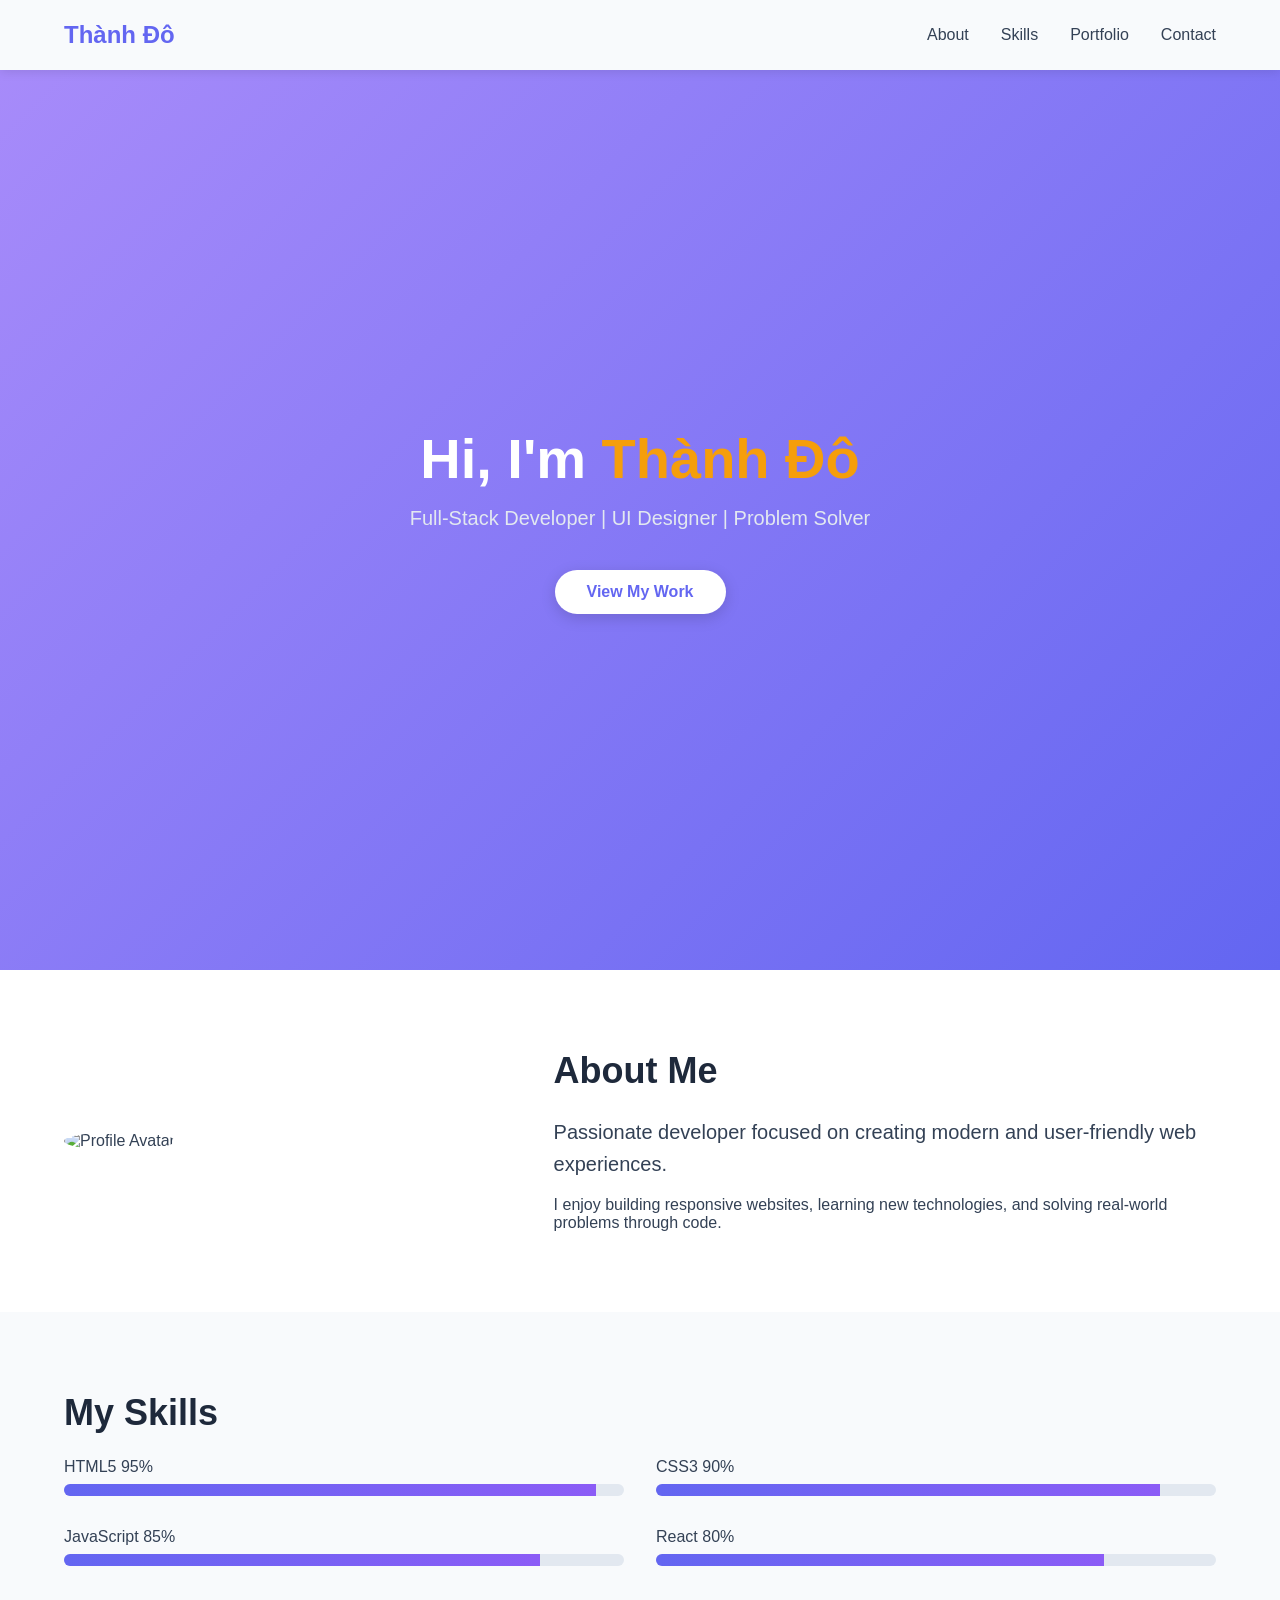
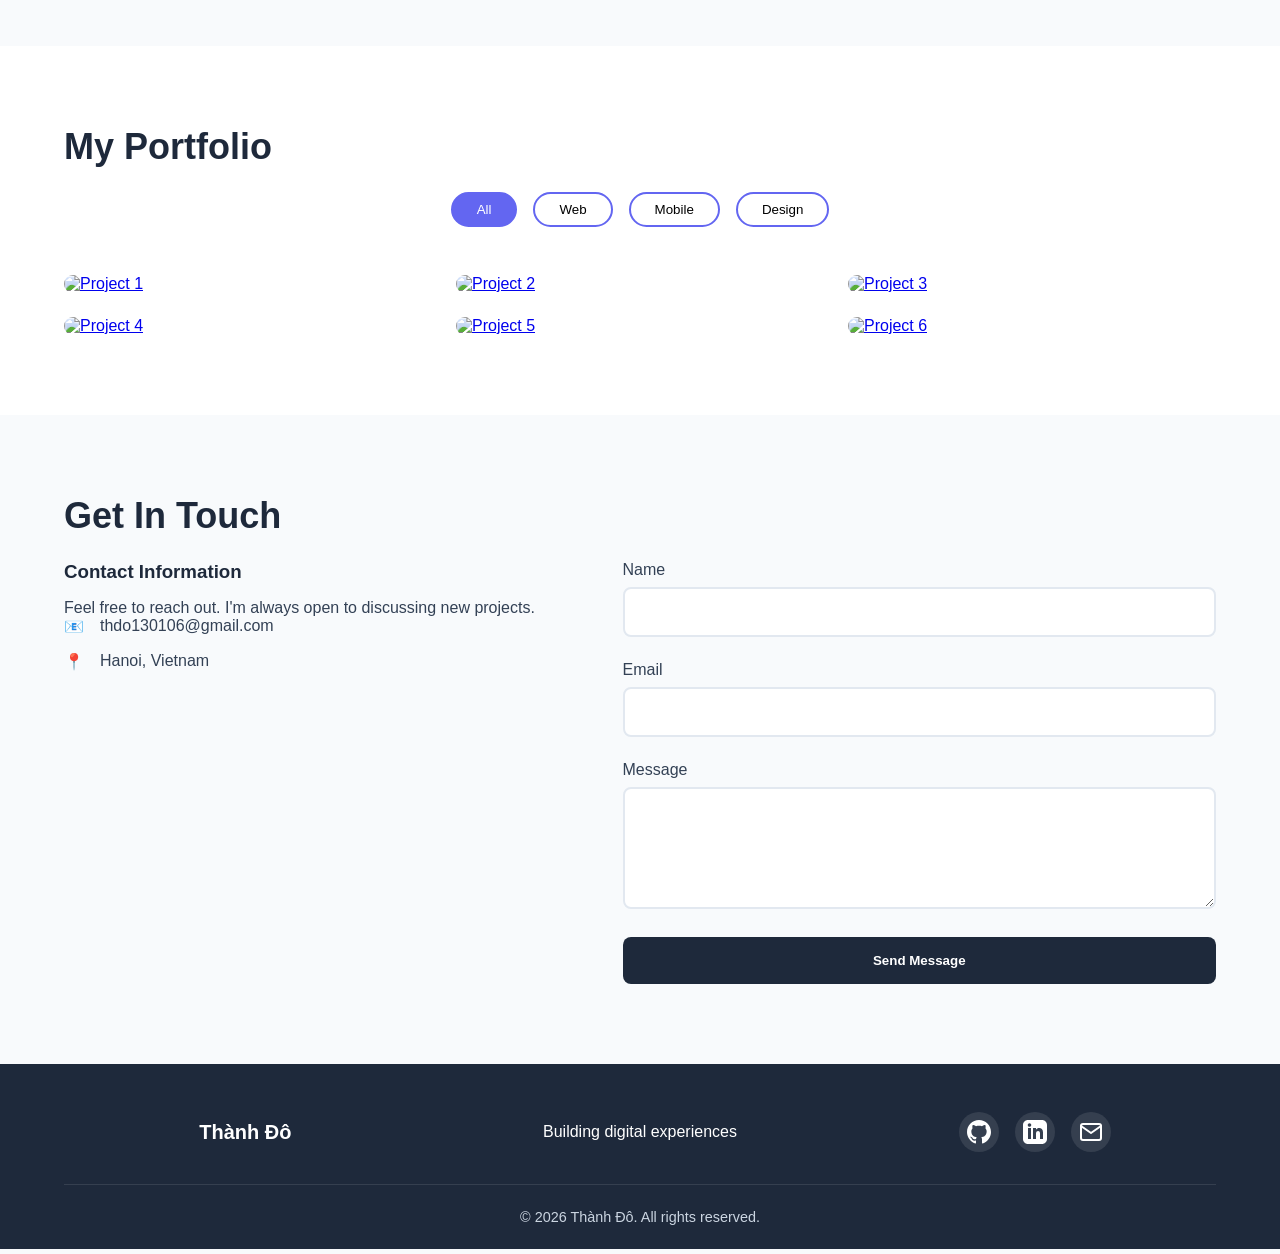
==== session_01_html_css/projects/index.html @ ac8932a4 "Add files via upload" ====
<!DOCTYPE html>
<html lang="en">
<head>
    <meta charset="UTF-8">
    <meta name="viewport" content="width=device-width, initial-scale=1.0">
    <title>Nguyễn Thành Đô - Personal Portfolio</title>
    <link rel="stylesheet" href="css/variables.css">
    <link rel="stylesheet" href="css/base.css">
    <link rel="stylesheet" href="css/header.css">
    <link rel="stylesheet" href="css/hero.css">
    <link rel="stylesheet" href="css/about.css">
    <link rel="stylesheet" href="css/skills.css">
    <link rel="stylesheet" href="css/portfolio.css">
    <link rel="stylesheet" href="css/contact.css">
    <link rel="stylesheet" href="css/footer.css">
</head>
<body>

    <header>
        <div class="logo">Thành Đô</div>
        <input type="checkbox" id="menu-toggle" class="menu-toggle">
        <label for="menu-toggle" class="hamburger">☰</label>
        <nav>
            <a href="#about">About</a>
            <a href="#skills">Skills</a>
            <a href="#portfolio">Portfolio</a>
            <a href="#contact">Contact</a>
        </nav>
    </header>

    <section class="hero">
        <h1>Hi, I'm <span>Thành Đô</span></h1>
        <p>Full-Stack Developer | UI Designer | Problem Solver</p>
        <a href="#portfolio" class="cta-button">View My Work</a>
    </section>

    <section id="about" class="about-section">
        <div class="container">
            <div class="about-grid">
                <div class="about-image">
                    <img src="https://scontent.fhan2-5.fna.fbcdn.net/v/t39.30808-6/657563365_1691611925532679_3881464932794983582_n.jpg?_nc_cat=109&ccb=1-7&_nc_sid=6ee11a&_nc_eui2=AeH8tgITgI2D4ZMKL6kkNIq8LRD9xN_qCiItEP3E3-oKIoVbLlcWGiEgclyQz_uuQVSK8OI3BfrcndoCVKj53NEc&_nc_ohc=XUed3n8xT5oQ7kNvwFiqiwd&_nc_oc=AdpFDZXicgbYte_eVAxvNcCaa1zTF-1W5jgS5z2Gp61GAP6XvrGuaP3biHkVJIHNmlrxWVfHTReAl-ynt5BR6o-w&_nc_zt=23&_nc_ht=scontent.fhan2-5.fna&_nc_gid=O2s8PRC4u6J_Cw2-c_8_3w&_nc_ss=7b2a8&oh=00_Af5zERNX_jVQLEirEpq2dI8J2acuEj97kmLGZQOhiMlxqw&oe=6A0A2E0D" alt="Profile Avatar">
                </div>
                <div class="about-content">
                    <h2>About Me</h2>
                    <p class="lead">Passionate developer focused on creating modern and user-friendly web experiences.</p>
                    <p>I enjoy building responsive websites, learning new technologies, and solving real-world problems through code.</p>
                </div>
            </div>
        </div>
    </section>

    <section id="skills" class="skills-section">
        <div class="container">
            <h2>My Skills</h2>
            <div class="skills-grid">
                <div class="skill-item">
                    <div class="skill-info">
                        <span>HTML5</span>
                        <span>95%</span>
                    </div>
                    <div class="skill-bar">
                        <div class="skill-progress" data-progress="95%"></div>
                    </div>
                </div>
                <div class="skill-item">
                    <div class="skill-info">
                        <span>CSS3</span>
                        <span>90%</span>
                    </div>
                    <div class="skill-bar">
                        <div class="skill-progress" data-progress="90%"></div>
                    </div>
                </div>
                <div class="skill-item">
                    <div class="skill-info">
                        <span>JavaScript</span>
                        <span>85%</span>
                    </div>
                    <div class="skill-bar">
                        <div class="skill-progress" data-progress="85%"></div>
                    </div>
                </div>
                <div class="skill-item">
                    <div class="skill-info">
                        <span>React</span>
                        <span>80%</span>
                    </div>
                    <div class="skill-bar">
                        <div class="skill-progress" data-progress="80%"></div>
                    </div>
                </div>
            </div>
        </div>
    </section>

    <section id="portfolio" class="portfolio-section">
        <div class="container">
            <h2>My Portfolio</h2>
            <div class="portfolio-filters">
                <button class="filter-btn active">All</button>
                <button class="filter-btn">Web</button>
                <button class="filter-btn">Mobile</button>
                <button class="filter-btn">Design</button>
            </div>
            <div class="portfolio-grid">
                <div class="portfolio-item" data-category="web">
                    <a href="#lightbox-1" class="lightbox-link">
                        <img src="https://themevip.net/wp-content/uploads/2024/12/traicaydonglanh-1234x1536.webp" alt="Project 1">
                        <div class="portfolio-overlay">
                            <h3>E-Commerce Website</h3>
                            <p>React + Node.js</p>
                        </div>
                    </a>
                </div>
                <div class="portfolio-item" data-category="mobile">
                    <a href="#lightbox-2" class="lightbox-link">
                        <img src="https://www.foodiv.com/wp-content/uploads/2023/10/Title-change-Top-Online-Food-Delivery-Apps-1.jpg" alt="Project 2">
                        <div class="portfolio-overlay">
                            <h3>Food Delivery App</h3>
                            <p>Flutter Mobile App</p>
                        </div>
                    </a>
                </div>
                <div class="portfolio-item" data-category="design">
                    <a href="#lightbox-3" class="lightbox-link">
                        <img src="https://unblast.com/wp-content/uploads/2020/02/Smart-Home-Dashboard-Ui-Template-1-1536x1024.jpg" alt="Project 3">
                        <div class="portfolio-overlay">
                            <h3>Dashboard UI</h3>
                            <p>Figma Design</p>
                        </div>
                    </a>
                </div>
                <div class="portfolio-item" data-category="web">
                    <a href="#lightbox-4" class="lightbox-link">
                        <img src="https://www.webfx.com/wp-content/uploads/2021/10/portfolio_website_design_13portfolio_of_work_example_jr.jpg" alt="Project 4">
                        <div class="portfolio-overlay">
                            <h3>Portfolio Website</h3>
                            <p>HTML+CSS</p>
                        </div>
                    </a>
                </div>
                <div class="portfolio-item" data-category="mobile">
                    <a href="#lightbox-5" class="lightbox-link">
                        <img src="https://as1.ftcdn.net/v2/jpg/01/19/10/50/1000_F_119105017_fvaI0vIf10n6WmvCTnlHtO5sBxZaEcxk.jpg" alt="Project 5">
                        <div class="portfolio-overlay">
                            <h3>Fitness Tracker</h3>
                            <p>React Native</p>
                        </div>
                    </a>
                </div>
                <div class="portfolio-item" data-category="web">
                    <a href="#lightbox-6" class="lightbox-link">
                        <img src="https://wpklik.com/wp-content/uploads/2022/01/Examples-of-Educational-Websites-to-Inspire-You.jpg" alt="Project 6">
                        <div class="portfolio-overlay">
                            <h3>Educational Website</h3>
                            <p>React + Node.js</p>
                        </div>
                    </a>
                </div>
            </div>
        </div>
    </section>

    <div id="lightbox-1" class="lightbox"><a href="#portfolio" class="lightbox-close">&times;</a><img src="https://themevip.net/wp-content/uploads/2024/12/traicaydonglanh-1234x1536.webp" alt="P1"></div>
    <div id="lightbox-2" class="lightbox"><a href="#portfolio" class="lightbox-close">&times;</a><img src="https://www.foodiv.com/wp-content/uploads/2023/10/Title-change-Top-Online-Food-Delivery-Apps-1.jpg" alt="P2"></div>
    <div id="lightbox-3" class="lightbox"><a href="#portfolio" class="lightbox-close">&times;</a><img src="https://unblast.com/wp-content/uploads/2020/02/Smart-Home-Dashboard-Ui-Template-1-1536x1024.jpg" alt="P3"></div>
    <div id="lightbox-4" class="lightbox"><a href="#portfolio" class="lightbox-close">&times;</a><img src="https://www.webfx.com/wp-content/uploads/2021/10/portfolio_website_design_13portfolio_of_work_example_jr.jpg" alt="P4"></div>
    <div id="lightbox-5" class="lightbox"><a href="#portfolio" class="lightbox-close">&times;</a><img src="https://as1.ftcdn.net/v2/jpg/01/19/10/50/1000_F_119105017_fvaI0vIf10n6WmvCTnlHtO5sBxZaEcxk.jpg" alt="P5"></div>
    <div id="lightbox-6" class="lightbox"><a href="#portfolio" class="lightbox-close">&times;</a><img src="https://wpklik.com/wp-content/uploads/2022/01/Examples-of-Educational-Websites-to-Inspire-You.jpg" alt="P6"></div>

    <section id="contact" class="contact-section">
        <div class="container">
            <h2>Get In Touch</h2>
            <div class="contact-wrapper">
                <div class="contact-info">
                    <h3>Contact Information</h3>
                    <p>Feel free to reach out. I'm always open to discussing new projects.</p>
                    <div class="info-item">
                        <span class="icon">📧</span>
                        <span>thdo130106@gmail.com</span>
                    </div>
                    <div class="info-item">
                        <span class="icon">📍</span>
                        <span>Hanoi, Vietnam</span>
                    </div>
                </div>
                <form class="contact-form">
                    <div class="form-group">
                        <label for="name">Name</label>
                        <input type="text" id="name" name="name" required>
                    </div>
                    <div class="form-group">
                        <label for="email">Email</label>
                        <input type="email" id="email" name="email" required>
                    </div>
                    <div class="form-group">
                        <label for="message">Message</label>
                        <textarea id="message" name="message" rows="5" required></textarea>
                    </div>
                    <button type="submit" class="submit-btn">Send Message</button>
                </form>
            </div>
        </div>
    </section>

    <footer class="footer">
        <div class="container">
            <div class="footer-content">
                <div class="footer-logo">Thành Đô</div>
                <p class="footer-tagline">Building digital experiences</p>
                <div class="social-links">
                    <a href="#" class="social-link" aria-label="GitHub">
                        <svg width="24" height="24" viewBox="0 0 24 24" fill="currentColor"><path d="M12 0c-6.626 0-12 5.373-12 12 0 5.302 3.438 9.8 8.207 11.387.599.111.793-.261.793-.577v-2.234c-3.338.726-4.033-1.416-4.033-1.416-.546-1.387-1.333-1.756-1.333-1.756-1.089-.745.083-.729.083-.729 1.205.084 1.839 1.237 1.839 1.237 1.07 1.834 2.807 1.304 3.492.997.107-.775.418-1.305.762-1.604-2.665-.305-5.467-1.334-5.467-5.931 0-1.311.469-2.381 1.236-3.221-.124-.303-.535-1.524.117-3.176 0 0 1.008-.322 3.301 1.23.957-.266 1.983-.399 3.003-.404 1.02.005 2.047.138 3.006.404 2.291-1.552 3.297-1.23 3.297-1.23.653 1.653.242 2.874.118 3.176.77.84 1.235 1.911 1.235 3.221 0 4.609-2.807 5.624-5.479 5.921.43.372.823 1.102.823 2.222v3.293c0 .319.192.694.801.576 4.765-1.589 8.199-6.086 8.199-11.386 0-6.627-5.373-12-12-12z"/></svg>
                    </a>
                    <a href="#" class="social-link" aria-label="LinkedIn">
                        <svg width="24" height="24" viewBox="0 0 24 24" fill="currentColor"><path d="M19 0h-14c-2.761 0-5 2.239-5 5v14c0 2.761 2.239 5 5 5h14c2.762 0 5-2.239 5-5v-14c0-2.761-2.238-5-5-5zm-11 19h-3v-11h3v11zm-1.5-12.268c-.966 0-1.75-.79-1.75-1.764s.784-1.764 1.75-1.764 1.75.79 1.75 1.764-.783 1.764-1.75 1.764zm13.5 12.268h-3v-5.604c0-3.368-4-3.113-4 0v5.604h-3v-11h3v1.765c1.396-2.586 7-2.777 7 2.476v6.759z"/></svg>
                    </a>
                    <a href="mailto:thdo130106@gmail.com" class="social-link" aria-label="Email">
                        <svg width="24" height="24" viewBox="0 0 24 24" fill="none" stroke="currentColor" stroke-width="2" stroke-linecap="round" stroke-linejoin="round"><path d="M4 4h16c1.1 0 2 .9 2 2v12c0 1.1-.9 2-2 2H4c-1.1 0-2-.9-2-2V6c0-1.1.9-2 2-2z"></path><polyline points="22,6 12,13 2,6"></polyline></svg>
                    </a>
                </div>
            </div>
            <div class="footer-bottom">
                <p>&copy; 2026 Thành Đô. All rights reserved.</p>
            </div>
        </div>
    </footer>

    <script>
        const progressBars = document.querySelectorAll('.skill-progress');
        const observer = new IntersectionObserver((entries) => {
            entries.forEach(entry => {
                if (entry.isIntersecting) {
                    const el = entry.target;
                    el.style.width = el.getAttribute('data-progress'); 
                }
            });
        }, { threshold: 0.1 });
        progressBars.forEach(bar => observer.observe(bar));
    </script>
</body>
</html>
---- session_01_html_css/projects/css/variables.css ----
:root {
    --color-primary: #6366f1;
    --color-secondary: #8b5cf6;
    --color-dark: #1e293b;
    --color-light: #f8fafc;
    --color-text: #334155;
    --font-main: 'Segoe UI', sans-serif;
}
---- session_01_html_css/projects/css/base.css ----
* {
    margin: 0;
    padding: 0;
    box-sizing: border-box;
}

html {
    scroll-behavior: smooth;
    font-family: var(--font-main);
    color: var(--color-text);
    background-color: var(--color-light);
}

.container {
    width: 100%;
    max-width: 1200px;
    margin: 0 auto;
    padding: 0 1.5rem;
}

h2 {
    font-size: 2.25rem;
    color: var(--color-dark);
    margin-bottom: 1.5rem;
}

.text-center {
    text-align: center;
}
---- session_01_html_css/projects/css/header.css ----
header {
    position: sticky;
    top: 0;
    z-index: 1000;
    background: var(--color-light);
    box-shadow: 0 2px 10px rgba(0,0,0,0.1);
    display: flex;
    justify-content: space-between;
    align-items: center;
    padding: 1rem 5%;
    height: 70px;
}

.logo {
    font-size: 1.5rem;
    font-weight: 700;
    color: var(--color-primary);
}

nav {
    display: flex;
    gap: 2rem;
}

nav a {
    text-decoration: none;
    font-size: 1rem;
    font-weight: 500;
    color: var(--color-text);
    position: relative;
    transition: color 0.3s ease;
}

nav a::after {
    content: '';
    position: absolute;
    width: 0;
    height: 2px;
    bottom: -4px;
    left: 0;
    background-color: var(--color-primary);
    transition: width 0.3s ease;
}

nav a:hover {
    color: var(--color-primary);
}

nav a:hover::after {
    width: 100%;
}

.menu-toggle, .hamburger {
    display: none;
}

@media (max-width: 767px) {
    .hamburger {
        display: flex;
        flex-direction: column;
        gap: 5px;
        cursor: pointer;
    }

    .hamburger span {
        width: 25px;
        height: 3px;
        background-color: var(--color-dark);
    }

    nav {
        position: absolute;
        top: 70px;
        left: 0;
        width: 100%;
        background-color: var(--color-light);
        flex-direction: column;
        align-items: center;
        padding: 2rem 0;
        gap: 1.5rem;
        box-shadow: 0 4px 10px rgba(0,0,0,0.05);
        display: none;
    }

    .menu-toggle:checked ~ nav {
        display: flex;
    }
}
---- session_01_html_css/projects/css/hero.css ----
.hero {
    min-height: 100vh;
    display: flex;
    flex-direction: column;
    justify-content: center;
    align-items: center;
    text-align: center;
    background: linear-gradient(135deg, #a78bfa 0%, #6366f1 100%);
    padding: 0 1rem;
}

.hero h1 {
    font-size: 3.5rem;
    color: #ffffff;
    margin-bottom: 1rem;
}

.hero h1 span {
    color: #f59e0b;
}

.hero p {
    font-size: 1.25rem;
    color: #e2e8f0;
    margin-bottom: 2.5rem;
}

.cta-button {
    display: inline-block;
    text-decoration: none;
    padding: 0.8rem 2rem;
    font-size: 1rem;
    font-weight: 600;
    color: var(--color-primary);
    background: #ffffff;
    border-radius: 50px;
    box-shadow: 0 4px 15px rgba(0, 0, 0, 0.15);
    transition: transform 0.3s ease, box-shadow 0.3s ease;
}

.cta-button:hover {
    transform: scale(1.05);
    box-shadow: 0 6px 20px rgba(0, 0, 0, 0.25);
}

@media (max-width: 767px) {
    .hero h1 {
        font-size: 2.5rem;
    }
}
---- session_01_html_css/projects/css/about.css ----
.about-section {
    padding: 5rem 0;
    background-color: #ffffff;
}

.about-grid {
    display: grid;
    grid-template-columns: 1fr 1.5fr;
    gap: 3rem;
    align-items: center;
}

.about-image img {
    width: 300px;
    height: 300px;
    object-fit: cover;
    border-radius: 50%;
}

.about-content .lead {
    font-size: 1.25rem;
    font-weight: 300;
    line-height: 1.6;
    margin-bottom: 1rem;
}

@media (max-width: 767px) {
    .about-grid {
        grid-template-columns: 1fr;
    }
    
    .about-image img {
        width: 200px;
        height: 200px;
    }
}
---- session_01_html_css/projects/css/skills.css ----
.skills-section {
    padding: 5rem 0;
    background-color: var(--color-light);
}

.skills-grid {
    display: grid;
    grid-template-columns: 1fr 1fr;
    gap: 2rem;
}

.skill-item {
    display: flex;
    flex-direction: column;
    gap: 0.5rem;
}

.skill-name {
    font-weight: 600;
}

.skill-bar {
    background: #e2e8f0;
    border-radius: 10px;
    overflow: hidden;
    height: 12px;
}

.skill-progress {
    background: linear-gradient(90deg, var(--color-primary), var(--color-secondary));
    height: 100%;
    width: 0;
    transition: width 1s ease-out;
}

@media (max-width: 767px) {
    .skills-grid {
        grid-template-columns: 1fr;
    }
}
---- session_01_html_css/projects/css/portfolio.css ----
.portfolio-section {
    padding: 5rem 0;
    background-color: #ffffff;
}

.portfolio-filters {
    display: flex;
    justify-content: center;
    gap: 1rem;
    margin-bottom: 3rem;
}

.filter-btn {
    background: transparent;
    border: 2px solid var(--color-primary);
    padding: 0.5rem 1.5rem;
    border-radius: 25px;
    cursor: pointer;
    transition: all 0.3s ease;
}

.filter-btn:hover, .filter-btn.active {
    background: var(--color-primary);
    color: white;
}

.portfolio-grid {
    display: grid;
    grid-template-columns: repeat(auto-fill, minmax(300px, 1fr));
    gap: 1.5rem;
}

.portfolio-item {
    position: relative;
    overflow: hidden;
    border-radius: 12px;
}

.portfolio-item img {
    width: 100%;
    aspect-ratio: 4/3;
    object-fit: cover;
    transition: transform 0.4s ease;
}

.portfolio-item:hover img {
    transform: scale(1.1);
}

.portfolio-overlay {
    position: absolute;
    inset: 0;
    background: linear-gradient(to top, rgba(30, 41, 59, 0.95) 0%, rgba(30, 41, 59, 0.6) 50%, transparent 100%);
    display: flex;
    flex-direction: column;
    justify-content: flex-end;
    padding: 1.5rem;
    opacity: 0;
    transition: opacity 0.3s ease;
}

.portfolio-item:hover .portfolio-overlay {
    opacity: 1;
}

.portfolio-overlay h3 { color: white; margin-bottom: 0.25rem; }
.portfolio-overlay p { color: #cbd5e1; }

.lightbox {
    position: fixed;
    inset: 0;
    background: rgba(0,0,0,0.95);
    display: flex;
    justify-content: center;
    align-items: center;
    opacity: 0;
    visibility: hidden;
    transition: all 0.3s ease;
    z-index: 2000;
}

.lightbox:target {
    opacity: 1;
    visibility: visible;
}

.lightbox img {
    max-width: 90%;
    max-height: 80%;
    object-fit: contain;
}

.lightbox-close {
    position: absolute;
    top: 20px;
    right: 20px;
    font-size: 2rem;
    color: white;
    text-decoration: none;
}
---- session_01_html_css/projects/css/contact.css ----
.contact-section {
    padding: 5rem 0;
    background-color: var(--color-light);
}

.contact-wrapper {
    display: grid;
    grid-template-columns: 1fr 1.2fr;
    gap: 4rem;
}

.contact-info h3 { margin-bottom: 1rem; color: var(--color-dark); }
.info-item { display: flex; gap: 1rem; margin-bottom: 1rem; }

.form-group {
    margin-bottom: 1.5rem;
}

.form-group label {
    display: block;
    margin-bottom: 0.5rem;
    font-weight: 500;
}

.form-group input,
.form-group textarea {
    width: 100%;
    padding: 0.875rem 1rem;
    border: 2px solid #e2e8f0;
    border-radius: 8px;
    font-size: 1rem;
    transition: border-color 0.3s ease, box-shadow 0.3s ease;
}

.form-group input:focus,
.form-group textarea:focus {
    outline: none;
    border-color: var(--color-primary);
    box-shadow: 0 0 0 3px rgba(99, 102, 241, 0.1);
}

textarea {
    resize: vertical;
    min-height: 120px;
}

.submit-btn {
    width: 100%;
    padding: 1rem;
    background: var(--color-dark);
    color: white;
    border: none;
    border-radius: 8px;
    font-weight: 600;
    cursor: pointer;
    transition: all 0.3s ease;
}

.submit-btn:hover {
    background: var(--color-primary);
}

@media (max-width: 768px) {
    .contact-wrapper {
        grid-template-columns: 1fr;
    }
}
---- session_01_html_css/projects/css/footer.css ----
.footer {
    background: var(--color-dark);
    color: white;
    padding: 3rem 0 1.5rem;
}

.footer-content {
    display: grid;
    grid-template-columns: 1fr 1fr 1fr;
    gap: 2rem;
    text-align: center;
    align-items: center;
}

.footer-logo {
    font-weight: 700;
    font-size: 1.25rem;
}

.social-links {
    display: flex;
    justify-content: center;
    gap: 1rem;
}

.social-link {
    width: 40px;
    height: 40px;
    display: flex;
    align-items: center;
    justify-content: center;
    border-radius: 50%;
    background: rgba(255,255,255,0.1);
    color: white;
    transition: all 0.3s ease;
}

.social-link:hover {
    background: var(--color-primary);
}

.footer-bottom {
    text-align: center;
    margin-top: 2rem;
    padding-top: 1.5rem;
    border-top: 1px solid rgba(255,255,255,0.1);
    font-size: 0.9rem;
    color: #cbd5e1;
}

@media (max-width: 767px) {
    .footer-content {
        grid-template-columns: 1fr;
        gap: 1.5rem;
    }
}
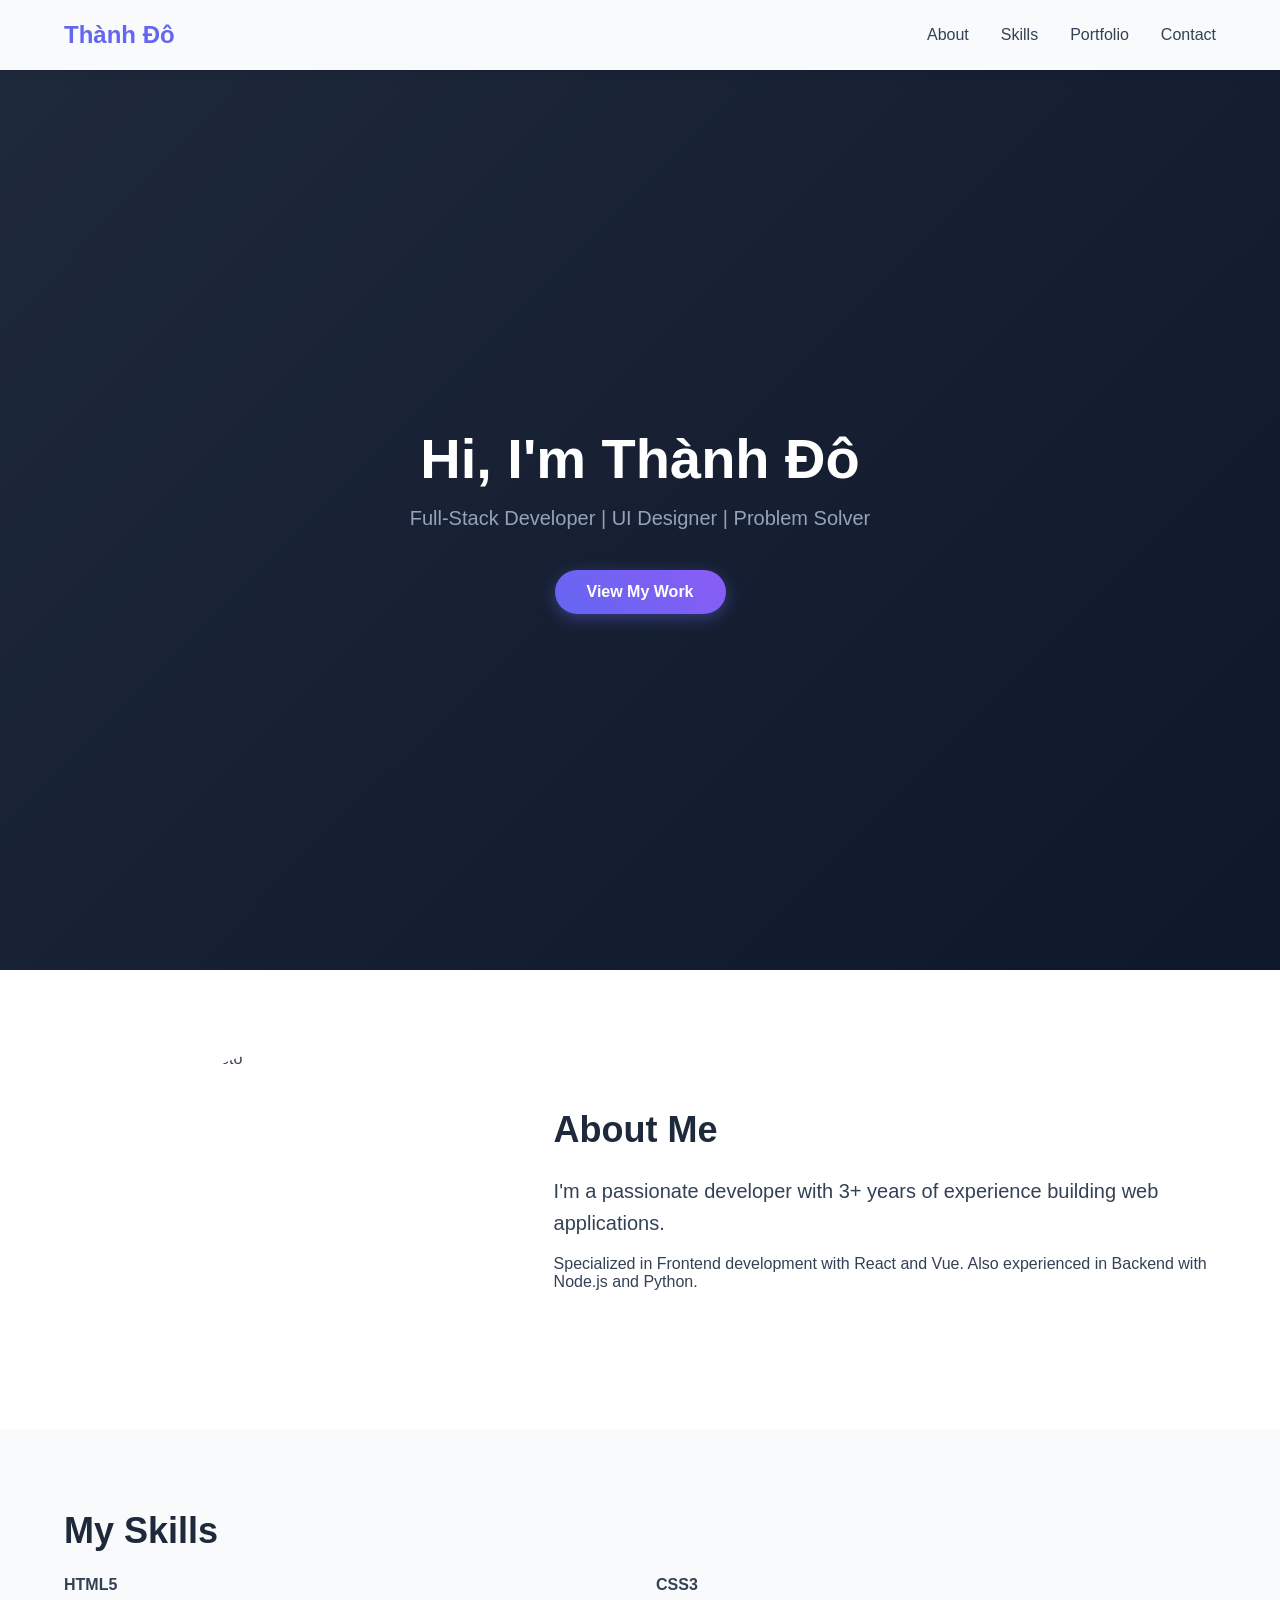
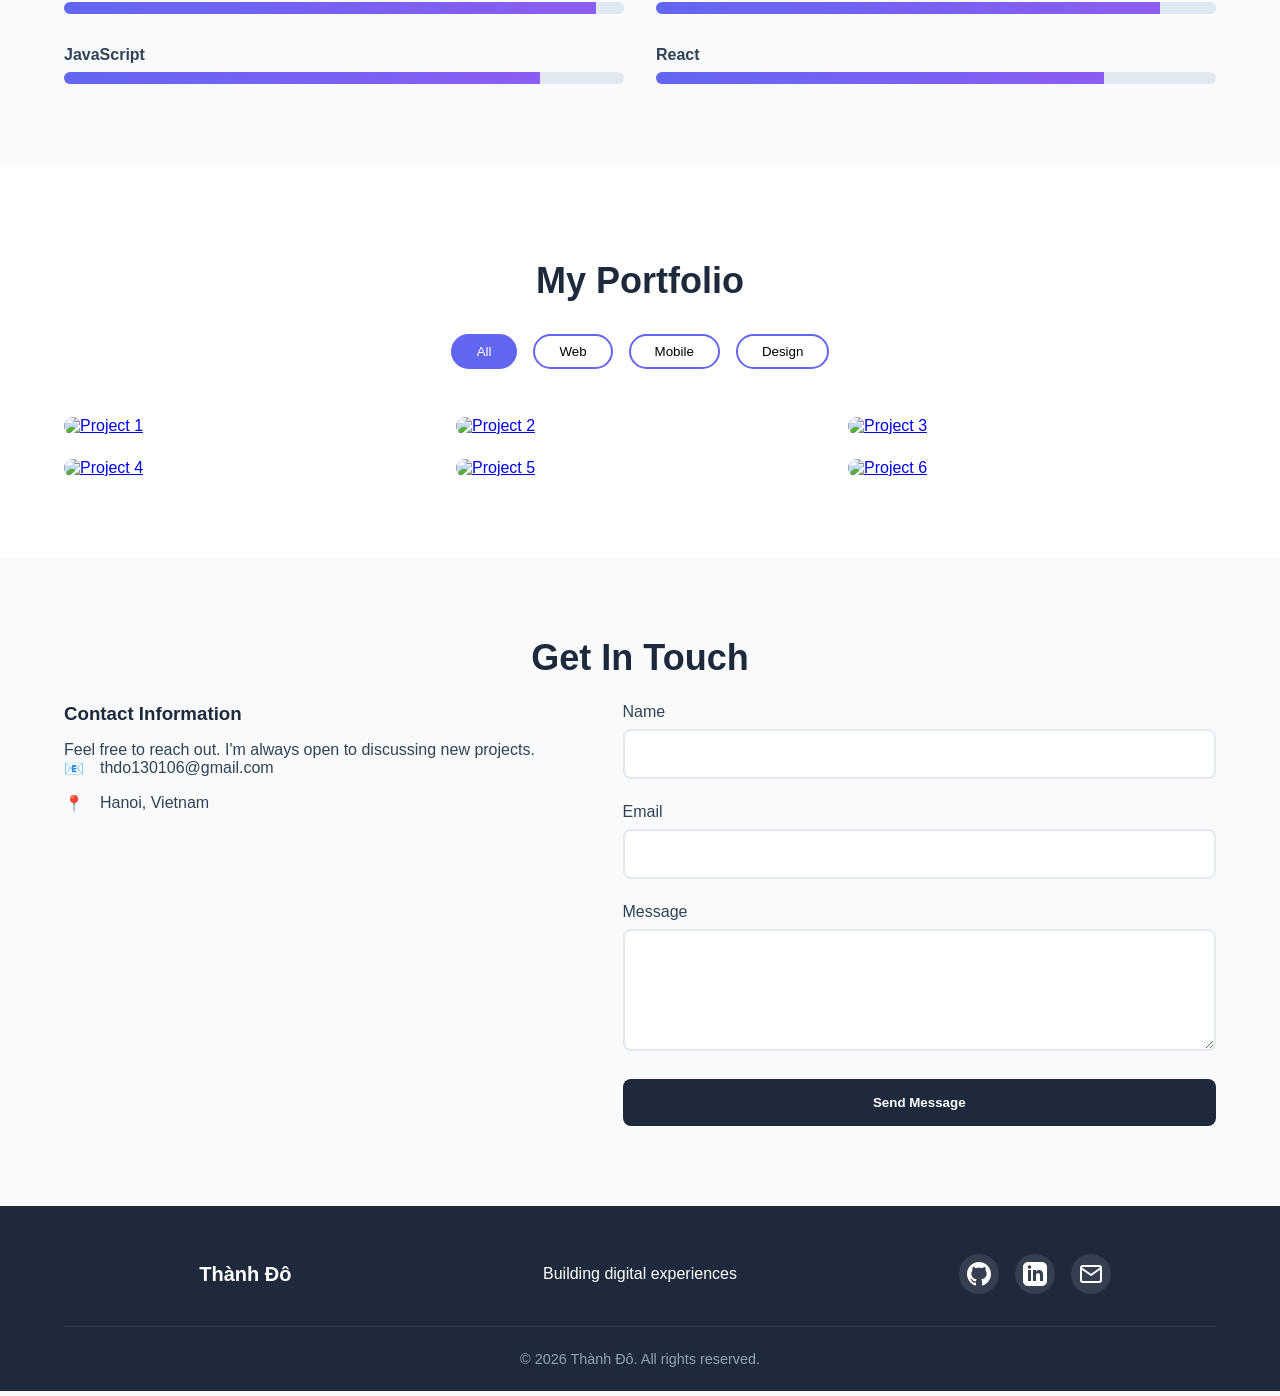
==== commit 6cfc21fc: "Add files via upload" ====
--- a/session_01_html_css/projects/index.html
+++ b/session_01_html_css/projects/index.html
@@ -29,7 +29,7 @@
     </header>
 
     <section class="hero">
-        <h1>Hi, I'm <span>Thành Đô</span></h1>
+        <h1>Hi, I'm Thành Đô</h1>
         <p>Full-Stack Developer | UI Designer | Problem Solver</p>
         <a href="#portfolio" class="cta-button">View My Work</a>
     </section>
@@ -38,12 +38,12 @@
         <div class="container">
             <div class="about-grid">
                 <div class="about-image">
-                    <img src="https://scontent.fhan2-5.fna.fbcdn.net/v/t39.30808-6/657563365_1691611925532679_3881464932794983582_n.jpg?_nc_cat=109&ccb=1-7&_nc_sid=6ee11a&_nc_eui2=AeH8tgITgI2D4ZMKL6kkNIq8LRD9xN_qCiItEP3E3-oKIoVbLlcWGiEgclyQz_uuQVSK8OI3BfrcndoCVKj53NEc&_nc_ohc=XUed3n8xT5oQ7kNvwFiqiwd&_nc_oc=AdpFDZXicgbYte_eVAxvNcCaa1zTF-1W5jgS5z2Gp61GAP6XvrGuaP3biHkVJIHNmlrxWVfHTReAl-ynt5BR6o-w&_nc_zt=23&_nc_ht=scontent.fhan2-5.fna&_nc_gid=O2s8PRC4u6J_Cw2-c_8_3w&_nc_ss=7b2a8&oh=00_Af5zERNX_jVQLEirEpq2dI8J2acuEj97kmLGZQOhiMlxqw&oe=6A0A2E0D" alt="Profile Avatar">
+                    <img src="https://scontent.fhan2-5.fna.fbcdn.net/v/t39.30808-6/657563365_1691611925532679_3881464932794983582_n.jpg?_nc_cat=109&ccb=1-7&_nc_sid=6ee11a&_nc_eui2=AeH8tgITgI2D4ZMKL6kkNIq8LRD9xN_qCiItEP3E3-oKIoVbLlcWGiEgclyQz_uuQVSK8OI3BfrcndoCVKj53NEc&_nc_ohc=XUed3n8xT5oQ7kNvwFiqiwd&_nc_oc=AdpFDZXicgbYte_eVAxvNcCaa1zTF-1W5jgS5z2Gp61GAP6XvrGuaP3biHkVJIHNmlrxWVfHTReAl-ynt5BR6o-w&_nc_zt=23&_nc_ht=scontent.fhan2-5.fna&_nc_gid=O2s8PRC4u6J_Cw2-c_8_3w&_nc_ss=7b2a8&oh=00_Af5zERNX_jVQLEirEpq2dI8J2acuEj97kmLGZQOhiMlxqw&oe=6A0A2E0D" alt="Profile Photo">
                 </div>
                 <div class="about-content">
                     <h2>About Me</h2>
-                    <p class="lead">Passionate developer focused on creating modern and user-friendly web experiences.</p>
-                    <p>I enjoy building responsive websites, learning new technologies, and solving real-world problems through code.</p>
+                    <p class="lead">I'm a passionate developer with 3+ years of experience building web applications.</p>
+                    <p>Specialized in Frontend development with React and Vue. Also experienced in Backend with Node.js and Python.</p>
                 </div>
             </div>
         </div>
@@ -54,39 +54,27 @@
             <h2>My Skills</h2>
             <div class="skills-grid">
                 <div class="skill-item">
-                    <div class="skill-info">
-                        <span>HTML5</span>
-                        <span>95%</span>
-                    </div>
-                    <div class="skill-bar">
-                        <div class="skill-progress" data-progress="95%"></div>
-                    </div>
-                </div>
-                <div class="skill-item">
-                    <div class="skill-info">
-                        <span>CSS3</span>
-                        <span>90%</span>
-                    </div>
-                    <div class="skill-bar">
-                        <div class="skill-progress" data-progress="90%"></div>
-                    </div>
-                </div>
-                <div class="skill-item">
-                    <div class="skill-info">
-                        <span>JavaScript</span>
-                        <span>85%</span>
-                    </div>
-                    <div class="skill-bar">
-                        <div class="skill-progress" data-progress="85%"></div>
-                    </div>
-                </div>
-                <div class="skill-item">
-                    <div class="skill-info">
-                        <span>React</span>
-                        <span>80%</span>
-                    </div>
-                    <div class="skill-bar">
-                        <div class="skill-progress" data-progress="80%"></div>
+                    <span class="skill-name">HTML5</span>
+                    <div class="skill-bar">
+                        <div class="skill-progress" style="width: 95%"></div>
+                    </div>
+                </div>
+                <div class="skill-item">
+                    <span class="skill-name">CSS3</span>
+                    <div class="skill-bar">
+                        <div class="skill-progress" style="width: 90%"></div>
+                    </div>
+                </div>
+                <div class="skill-item">
+                    <span class="skill-name">JavaScript</span>
+                    <div class="skill-bar">
+                        <div class="skill-progress" style="width: 85%"></div>
+                    </div>
+                </div>
+                <div class="skill-item">
+                    <span class="skill-name">React</span>
+                    <div class="skill-bar">
+                        <div class="skill-progress" style="width: 80%"></div>
                     </div>
                 </div>
             </div>
@@ -105,7 +93,7 @@
             <div class="portfolio-grid">
                 <div class="portfolio-item" data-category="web">
                     <a href="#lightbox-1" class="lightbox-link">
-                        <img src="https://themevip.net/wp-content/uploads/2024/12/traicaydonglanh-1234x1536.webp" alt="Project 1">
+                        <img src="https://cdn.shopify.com/s/files/1/0580/0031/0432/files/lamborghini_cua_nuoc_nao-8.jpg?v=1684221859" alt="Project 1">
                         <div class="portfolio-overlay">
                             <h3>E-Commerce Website</h3>
                             <p>React + Node.js</p>
@@ -114,7 +102,7 @@
                 </div>
                 <div class="portfolio-item" data-category="mobile">
                     <a href="#lightbox-2" class="lightbox-link">
-                        <img src="https://www.foodiv.com/wp-content/uploads/2023/10/Title-change-Top-Online-Food-Delivery-Apps-1.jpg" alt="Project 2">
+                        <img src="https://newsroom.porsche.com/.imaging/mte/porsche-templating-theme/image_1290x726/dam/pnr/2024/Products/992-II/0840_nevada_coupe_u-crane_AKOS0607_edit_V03-sky.jpg/jcr:content/0840_nevada_coupe_u-crane_AKOS0607_edit_V03-sky.jpg" alt="Project 2">
                         <div class="portfolio-overlay">
                             <h3>Food Delivery App</h3>
                             <p>Flutter Mobile App</p>
@@ -123,7 +111,7 @@
                 </div>
                 <div class="portfolio-item" data-category="design">
                     <a href="#lightbox-3" class="lightbox-link">
-                        <img src="https://unblast.com/wp-content/uploads/2020/02/Smart-Home-Dashboard-Ui-Template-1-1536x1024.jpg" alt="Project 3">
+                        <img src="https://cdn.britannica.com/60/182360-050-CD8878D6/Avengers-Age-of-Ultron-Joss-Whedon.jpg" alt="Project 3">
                         <div class="portfolio-overlay">
                             <h3>Dashboard UI</h3>
                             <p>Figma Design</p>
@@ -132,7 +120,7 @@
                 </div>
                 <div class="portfolio-item" data-category="web">
                     <a href="#lightbox-4" class="lightbox-link">
-                        <img src="https://www.webfx.com/wp-content/uploads/2021/10/portfolio_website_design_13portfolio_of_work_example_jr.jpg" alt="Project 4">
+                        <img src="https://img.tinxe.vn/resize/1000x-/2020/02/17/vwnbOqjE/02-0e44.jpg" alt="Project 4">
                         <div class="portfolio-overlay">
                             <h3>Portfolio Website</h3>
                             <p>HTML+CSS</p>
@@ -141,7 +129,7 @@
                 </div>
                 <div class="portfolio-item" data-category="mobile">
                     <a href="#lightbox-5" class="lightbox-link">
-                        <img src="https://as1.ftcdn.net/v2/jpg/01/19/10/50/1000_F_119105017_fvaI0vIf10n6WmvCTnlHtO5sBxZaEcxk.jpg" alt="Project 5">
+                        <img src="https://global.toyota/pages/news/images/2025/09/09/1330/20250909_01_ogp.jpg" alt="Project 5">
                         <div class="portfolio-overlay">
                             <h3>Fitness Tracker</h3>
                             <p>React Native</p>
@@ -150,7 +138,7 @@
                 </div>
                 <div class="portfolio-item" data-category="web">
                     <a href="#lightbox-6" class="lightbox-link">
-                        <img src="https://wpklik.com/wp-content/uploads/2022/01/Examples-of-Educational-Websites-to-Inspire-You.jpg" alt="Project 6">
+                        <img src="https://i.pinimg.com/736x/3d/3b/20/3d3b207d3274e223bc41b0dde40fa134.jpg" alt="Project 6">
                         <div class="portfolio-overlay">
                             <h3>Educational Website</h3>
                             <p>React + Node.js</p>
@@ -161,12 +149,12 @@
         </div>
     </section>
 
-    <div id="lightbox-1" class="lightbox"><a href="#portfolio" class="lightbox-close">&times;</a><img src="https://themevip.net/wp-content/uploads/2024/12/traicaydonglanh-1234x1536.webp" alt="P1"></div>
-    <div id="lightbox-2" class="lightbox"><a href="#portfolio" class="lightbox-close">&times;</a><img src="https://www.foodiv.com/wp-content/uploads/2023/10/Title-change-Top-Online-Food-Delivery-Apps-1.jpg" alt="P2"></div>
-    <div id="lightbox-3" class="lightbox"><a href="#portfolio" class="lightbox-close">&times;</a><img src="https://unblast.com/wp-content/uploads/2020/02/Smart-Home-Dashboard-Ui-Template-1-1536x1024.jpg" alt="P3"></div>
-    <div id="lightbox-4" class="lightbox"><a href="#portfolio" class="lightbox-close">&times;</a><img src="https://www.webfx.com/wp-content/uploads/2021/10/portfolio_website_design_13portfolio_of_work_example_jr.jpg" alt="P4"></div>
-    <div id="lightbox-5" class="lightbox"><a href="#portfolio" class="lightbox-close">&times;</a><img src="https://as1.ftcdn.net/v2/jpg/01/19/10/50/1000_F_119105017_fvaI0vIf10n6WmvCTnlHtO5sBxZaEcxk.jpg" alt="P5"></div>
-    <div id="lightbox-6" class="lightbox"><a href="#portfolio" class="lightbox-close">&times;</a><img src="https://wpklik.com/wp-content/uploads/2022/01/Examples-of-Educational-Websites-to-Inspire-You.jpg" alt="P6"></div>
+    <div id="lightbox-1" class="lightbox"><img src="https://cdn.shopify.com/s/files/1/0580/0031/0432/files/lamborghini_cua_nuoc_nao-8.jpg?v=1684221859" alt="P1"><a href="#portfolio" class="lightbox-close">&times;</a></div>
+    <div id="lightbox-2" class="lightbox"><img src="https://newsroom.porsche.com/.imaging/mte/porsche-templating-theme/image_1290x726/dam/pnr/2024/Products/992-II/0840_nevada_coupe_u-crane_AKOS0607_edit_V03-sky.jpg/jcr:content/0840_nevada_coupe_u-crane_AKOS0607_edit_V03-sky.jpg" alt="P2"><a href="#portfolio" class="lightbox-close">&times;</a></div>
+    <div id="lightbox-3" class="lightbox"><img src="https://cdn.britannica.com/60/182360-050-CD8878D6/Avengers-Age-of-Ultron-Joss-Whedon.jpg" alt="P3"><a href="#portfolio" class="lightbox-close">&times;</a></div>
+    <div id="lightbox-4" class="lightbox"><img src="https://img.tinxe.vn/resize/1000x-/2020/02/17/vwnbOqjE/02-0e44.jpg" alt="P4"><a href="#portfolio" class="lightbox-close">&times;</a></div>
+    <div id="lightbox-5" class="lightbox"><img src="https://global.toyota/pages/news/images/2025/09/09/1330/20250909_01_ogp.jpg" alt="P5"><a href="#portfolio" class="lightbox-close">&times;</a></div>
+    <div id="lightbox-6" class="lightbox"><img src="https://i.pinimg.com/736x/3d/3b/20/3d3b207d3274e223bc41b0dde40fa134.jpg" alt="P6"><a href="#portfolio" class="lightbox-close">&times;</a></div>
 
     <section id="contact" class="contact-section">
         <div class="container">
@@ -226,17 +214,6 @@
         </div>
     </footer>
 
-    <script>
-        const progressBars = document.querySelectorAll('.skill-progress');
-        const observer = new IntersectionObserver((entries) => {
-            entries.forEach(entry => {
-                if (entry.isIntersecting) {
-                    const el = entry.target;
-                    el.style.width = el.getAttribute('data-progress'); 
-                }
-            });
-        }, { threshold: 0.1 });
-        progressBars.forEach(bar => observer.observe(bar));
-    </script>
+    <script src="js/main.js"></script>
 </body>
 </html>
--- a/session_01_html_css/projects/css/variables.css
+++ b/session_01_html_css/projects/css/variables.css
@@ -5,4 +5,4 @@
     --color-light: #f8fafc;
     --color-text: #334155;
     --font-main: 'Segoe UI', sans-serif;
-}+}
--- a/session_01_html_css/projects/css/base.css
+++ b/session_01_html_css/projects/css/base.css
@@ -26,4 +26,4 @@
 
 .text-center {
     text-align: center;
-}+}
--- a/session_01_html_css/projects/css/hero.css
+++ b/session_01_html_css/projects/css/hero.css
@@ -5,7 +5,7 @@
     justify-content: center;
     align-items: center;
     text-align: center;
-    background: linear-gradient(135deg, #a78bfa 0%, #6366f1 100%);
+    background: linear-gradient(135deg, var(--color-dark) 0%, #0f172a 100%);
     padding: 0 1rem;
 }
 
@@ -15,13 +15,9 @@
     margin-bottom: 1rem;
 }
 
-.hero h1 span {
-    color: #f59e0b;
-}
-
 .hero p {
     font-size: 1.25rem;
-    color: #e2e8f0;
+    color: #94a3b8;
     margin-bottom: 2.5rem;
 }
 
@@ -31,20 +27,20 @@
     padding: 0.8rem 2rem;
     font-size: 1rem;
     font-weight: 600;
-    color: var(--color-primary);
-    background: #ffffff;
+    color: #ffffff;
+    background: linear-gradient(45deg, var(--color-primary), var(--color-secondary));
     border-radius: 50px;
-    box-shadow: 0 4px 15px rgba(0, 0, 0, 0.15);
+    box-shadow: 0 4px 15px rgba(99, 102, 241, 0.4);
     transition: transform 0.3s ease, box-shadow 0.3s ease;
 }
 
 .cta-button:hover {
     transform: scale(1.05);
-    box-shadow: 0 6px 20px rgba(0, 0, 0, 0.25);
+    box-shadow: 0 6px 20px rgba(99, 102, 241, 0.6);
 }
 
 @media (max-width: 767px) {
     .hero h1 {
         font-size: 2.5rem;
     }
-}+}
--- a/session_01_html_css/projects/css/about.css
+++ b/session_01_html_css/projects/css/about.css
@@ -8,6 +8,11 @@
     grid-template-columns: 1fr 1.5fr;
     gap: 3rem;
     align-items: center;
+}
+
+.about-image {
+    display: flex;
+    justify-content: center;
 }
 
 .about-image img {
--- a/session_01_html_css/projects/css/skills.css
+++ b/session_01_html_css/projects/css/skills.css
@@ -37,4 +37,4 @@
     .skills-grid {
         grid-template-columns: 1fr;
     }
-}+}
--- a/session_01_html_css/projects/css/portfolio.css
+++ b/session_01_html_css/projects/css/portfolio.css
@@ -42,6 +42,12 @@
     object-fit: cover;
     transition: transform 0.4s ease;
 }
+.portfolio-section h2 {
+    text-align: center;
+    margin-top: 1rem;
+    margin-bottom: 2rem;
+    color: var(--color-dark);
+}
 
 .portfolio-item:hover img {
     transform: scale(1.1);
@@ -63,8 +69,14 @@
     opacity: 1;
 }
 
-.portfolio-overlay h3 { color: white; margin-bottom: 0.25rem; }
-.portfolio-overlay p { color: #cbd5e1; }
+.portfolio-overlay h3 { 
+    color: white; 
+    margin-bottom: 0.25rem; 
+}
+
+.portfolio-overlay p { 
+    color: #cbd5e1; 
+}
 
 .lightbox {
     position: fixed;
@@ -97,4 +109,4 @@
     font-size: 2rem;
     color: white;
     text-decoration: none;
-}+}
--- a/session_01_html_css/projects/css/contact.css
+++ b/session_01_html_css/projects/css/contact.css
@@ -9,8 +9,16 @@
     gap: 4rem;
 }
 
-.contact-info h3 { margin-bottom: 1rem; color: var(--color-dark); }
-.info-item { display: flex; gap: 1rem; margin-bottom: 1rem; }
+.contact-info h3 {
+    margin-bottom: 1rem;
+    color: var(--color-dark);
+}
+
+.info-item { 
+    display: flex; 
+    gap: 1rem; 
+    margin-bottom: 1rem; 
+}
 
 .form-group {
     margin-bottom: 1.5rem;
@@ -64,4 +72,9 @@
     .contact-wrapper {
         grid-template-columns: 1fr;
     }
+}
+.contact-section h2 {
+    text-align: center;
+    width: 100%;
+    margin-bottom: rem;
 }
--- a/session_01_html_css/projects/css/footer.css
+++ b/session_01_html_css/projects/css/footer.css
@@ -37,20 +37,20 @@
 
 .social-link:hover {
     background: var(--color-primary);
+    transform: translateY(-3px) scale(1.1);
 }
 
 .footer-bottom {
+    margin-top: 2rem;
     text-align: center;
-    margin-top: 2rem;
+    border-top: 1px solid rgba(255,255,255,0.1);
     padding-top: 1.5rem;
-    border-top: 1px solid rgba(255,255,255,0.1);
     font-size: 0.9rem;
-    color: #cbd5e1;
+    color: #94a3b8;
 }
 
-@media (max-width: 767px) {
+@media (max-width: 768px) {
     .footer-content {
         grid-template-columns: 1fr;
-        gap: 1.5rem;
     }
 }
